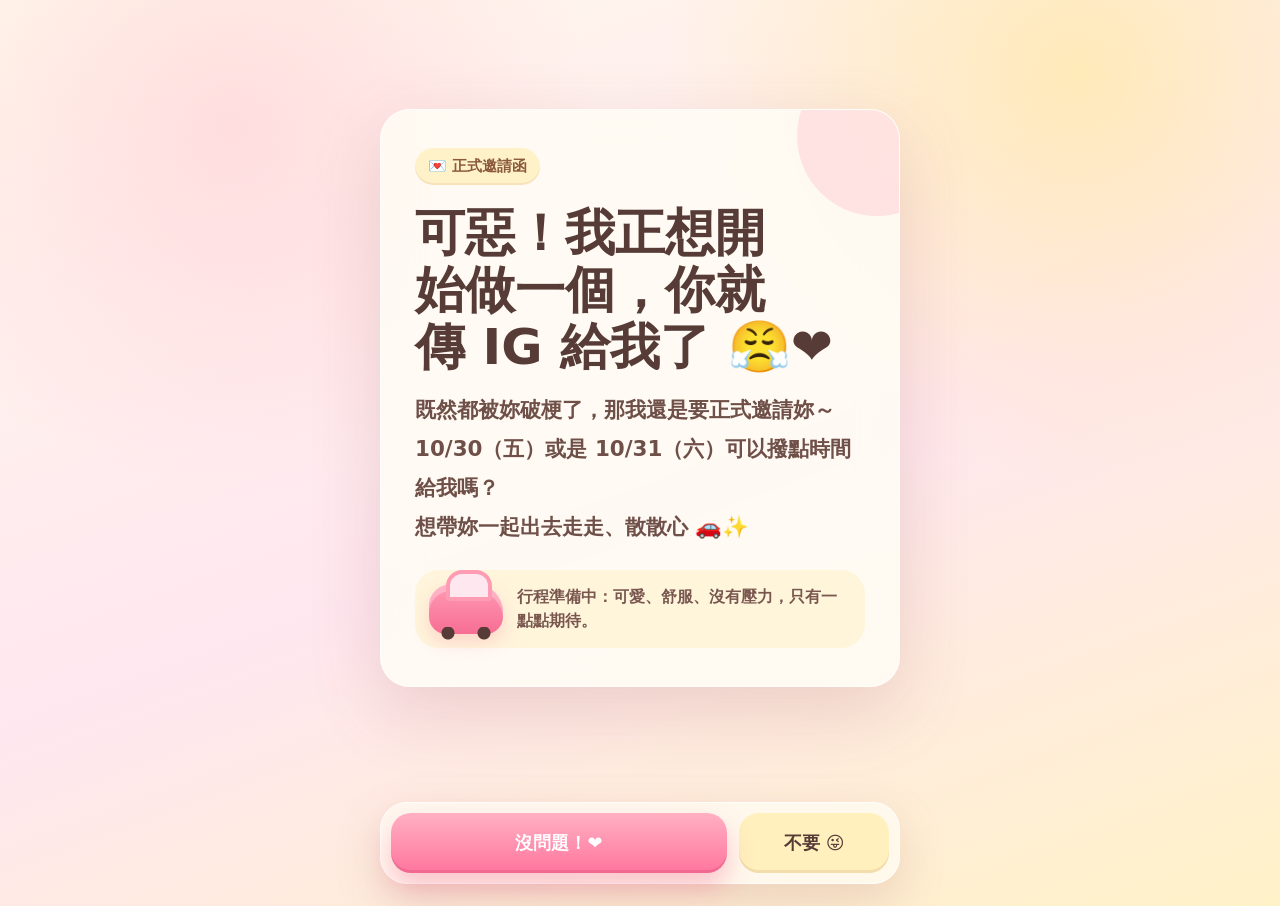
==== home.html @ 7c640bd8 "Add files via upload" ====
<!doctype html>
<html lang="zh-Hant">
<head>
  <meta charset="utf-8">
  <meta name="viewport" content="width=device-width, initial-scale=1, viewport-fit=cover">
  <title>正式邀請妳</title>
  <link rel="stylesheet" href="styles.css">
</head>
<body>
  <div class="floating" aria-hidden="true">
    <span class="floaty" style="--x: 7%; --s: 24px; --d: 11s; --delay: -1s;">♡</span>
    <span class="floaty" style="--x: 18%; --s: 18px; --d: 13s; --delay: -6s;">✦</span>
    <span class="floaty" style="--x: 31%; --s: 26px; --d: 15s; --delay: -3s;">❤</span>
    <span class="floaty" style="--x: 52%; --s: 20px; --d: 12s; --delay: -8s;">✧</span>
    <span class="floaty" style="--x: 68%; --s: 28px; --d: 14s; --delay: -4s;">♡</span>
    <span class="floaty" style="--x: 84%; --s: 21px; --d: 10s; --delay: -2s;">❤</span>
    <span class="floaty" style="--x: 93%; --s: 17px; --d: 16s; --delay: -9s;">✦</span>
  </div>

  <main>
    <section class="invite-card" aria-labelledby="invite-title">
      <div class="badge" data-content="badgeText"></div>
      <h1 id="invite-title" data-content="mainTitle"></h1>
      <p class="message" data-content="inviteMessage"></p>

      <div class="mini-scene" aria-hidden="true">
        <div class="car"></div>
        <div class="scene-text" data-content="sceneText"></div>
      </div>
    </section>
  </main>

  <div class="actions" aria-label="回覆邀請">
    <button class="yes-btn" type="button" id="yesBtn" data-content="yesButtonText"></button>
    <button class="no-btn" type="button" id="noBtn" data-content="noButtonText"></button>
  </div>

  <section class="celebration" id="celebration" aria-live="polite" aria-hidden="true">
    <div class="celebration-card">
      <div class="big-heart" aria-hidden="true"></div>
      <h2 class="success-title" data-content="successTitle"></h2>
      <p class="success-message" data-content="successMessage"></p>
      <a class="line-link" id="lineLink" href="#" target="_blank" rel="noopener" data-content="lineButtonText"></a>
      <p class="hint" data-content="hintText"></p>
    </div>
  </section>

  <section class="plead-modal" id="pleadModal" aria-hidden="true">
    <div class="plead-card" role="dialog" aria-modal="true" aria-labelledby="pleadTitle">
      <div class="plead-icon" aria-hidden="true">🥺</div>
      <h2 class="plead-title" id="pleadTitle"></h2>
      <p class="plead-message" id="pleadMessage"></p>
      <button class="plead-close" type="button" id="pleadClose"></button>
    </div>
  </section>

  <script src="config.js"></script>
  <script src="script.js"></script>
</body>
</html>
---- styles.css ----
:root {
  --cream: #fff7e8;
  --butter: #ffe9a9;
  --milk-tea: #d8ad83;
  --rose: #ff8fab;
  --rose-deep: #f35f89;
  --ink: #563b36;
  --card: rgba(255, 252, 244, 0.88);
  --yes-scale: 1;
  --yes-height: 60px;
  --yes-font-size: 1.12rem;
}

* {
  box-sizing: border-box;
}

html,
body {
  min-height: 100%;
  margin: 0;
  overflow-x: hidden;
  background:
    radial-gradient(circle at 18% 14%, rgba(255, 192, 203, 0.42), transparent 28%),
    radial-gradient(circle at 84% 8%, rgba(255, 233, 169, 0.76), transparent 30%),
    linear-gradient(160deg, #fff8ec 0%, #ffe7ef 54%, #fff2c8 100%);
  color: var(--ink);
  font-family: ui-rounded, "PingFang TC", "Noto Sans TC", "Microsoft JhengHei", system-ui, sans-serif;
}

body {
  position: relative;
  min-height: 100svh;
  padding: max(18px, env(safe-area-inset-top)) 16px max(112px, calc(104px + env(safe-area-inset-bottom)));
}

.floating {
  position: fixed;
  inset: 0;
  z-index: 0;
  pointer-events: none;
  overflow: hidden;
}

.floaty {
  position: absolute;
  left: var(--x);
  bottom: -54px;
  font-size: var(--s);
  opacity: 0.58;
  animation: drift var(--d) linear infinite;
  animation-delay: var(--delay);
  filter: drop-shadow(0 8px 18px rgba(243, 95, 137, 0.18));
}

@keyframes drift {
  0% {
    transform: translate3d(0, 0, 0) rotate(-8deg);
  }

  50% {
    transform: translate3d(18px, -52vh, 0) rotate(12deg);
  }

  100% {
    transform: translate3d(-12px, -108vh, 0) rotate(-10deg);
  }
}

main {
  position: relative;
  z-index: 1;
  width: min(100%, 520px);
  margin: 0 auto;
  min-height: calc(100svh - 140px);
  display: grid;
  place-items: center;
}

.invite-card {
  position: relative;
  width: 100%;
  padding: clamp(24px, 7vw, 38px) clamp(20px, 6vw, 34px);
  border: 1px solid rgba(255, 255, 255, 0.72);
  border-radius: 30px;
  background: var(--card);
  box-shadow: 0 24px 70px rgba(142, 80, 76, 0.18);
  backdrop-filter: blur(18px);
  overflow: hidden;
}

.invite-card::before {
  content: "";
  position: absolute;
  width: 160px;
  aspect-ratio: 1;
  right: -58px;
  top: -54px;
  border-radius: 50%;
  background: rgba(255, 143, 171, 0.22);
}

.badge {
  display: inline-flex;
  align-items: center;
  gap: 8px;
  padding: 9px 13px;
  border-radius: 999px;
  background: #fff1c8;
  color: #8b5a3c;
  font-size: 0.93rem;
  font-weight: 800;
  box-shadow: inset 0 -2px 0 rgba(216, 173, 131, 0.22);
}

h1 {
  position: relative;
  margin: 20px 0 14px;
  font-size: clamp(2rem, 9.5vw, 3.15rem);
  line-height: 1.13;
  letter-spacing: 0;
  text-wrap: balance;
}

.message {
  position: relative;
  margin: 0;
  color: #6f5048;
  font-size: clamp(1.08rem, 4.8vw, 1.34rem);
  line-height: 1.82;
  font-weight: 650;
  white-space: pre-line;
}

.mini-scene {
  display: grid;
  grid-template-columns: 74px 1fr;
  align-items: center;
  gap: 14px;
  margin-top: 24px;
  padding: 14px;
  border-radius: 24px;
  background: rgba(255, 241, 200, 0.56);
}

.car {
  width: 74px;
  height: 50px;
  border-radius: 22px 28px 17px 17px;
  background: linear-gradient(180deg, #ff9cb4, #f76d94);
  position: relative;
  box-shadow: inset 0 7px 0 rgba(255, 255, 255, 0.28), 0 8px 18px rgba(243, 95, 137, 0.22);
  animation: bob 2.5s ease-in-out infinite;
}

.car::before {
  content: "";
  position: absolute;
  left: 17px;
  top: -14px;
  width: 38px;
  height: 23px;
  border-radius: 16px 16px 4px 4px;
  background: #ffe7ef;
  border: 4px solid #ff9cb4;
}

.car::after {
  content: "";
  position: absolute;
  inset: auto 9px -6px;
  height: 13px;
  background:
    radial-gradient(circle at 10px 6px, #563b36 0 6px, transparent 7px),
    radial-gradient(circle at calc(100% - 10px) 6px, #563b36 0 6px, transparent 7px);
}

@keyframes bob {
  0%,
  100% {
    transform: translateY(0) rotate(-1deg);
  }

  50% {
    transform: translateY(-5px) rotate(1deg);
  }
}

.scene-text {
  min-width: 0;
  font-size: 0.98rem;
  line-height: 1.55;
  color: #79574f;
  font-weight: 750;
}

.actions {
  position: fixed;
  z-index: 5;
  left: 50%;
  bottom: max(16px, env(safe-area-inset-bottom));
  width: min(100% - 28px, 520px);
  transform: translateX(-50%);
  display: grid;
  grid-template-columns: minmax(0, 1.1fr) minmax(94px, 0.55fr);
  gap: 12px;
  align-items: center;
  padding: 10px;
  border-radius: 27px;
  background: rgba(255, 252, 244, 0.72);
  border: 1px solid rgba(255, 255, 255, 0.76);
  box-shadow: 0 18px 48px rgba(142, 80, 76, 0.18);
  backdrop-filter: blur(18px);
  transition: grid-template-columns 180ms ease, padding 180ms ease;
}

.actions.is-yes-focused {
  grid-template-columns: 1fr;
}

button,
a.line-link {
  min-height: 60px;
  border: 0;
  border-radius: 20px;
  color: var(--ink);
  font: inherit;
  font-size: 1.12rem;
  font-weight: 900;
  letter-spacing: 0;
  touch-action: manipulation;
  -webkit-tap-highlight-color: transparent;
}

.yes-btn {
  min-height: var(--yes-height);
  transform: scale(var(--yes-scale));
  transform-origin: center;
  background: linear-gradient(180deg, #ffb0c3 0%, #ff759d 100%);
  color: #fff;
  font-size: var(--yes-font-size);
  box-shadow: 0 14px 26px rgba(243, 95, 137, 0.34), inset 0 -3px 0 rgba(178, 40, 84, 0.18);
  transition: min-height 220ms ease, font-size 220ms ease, transform 220ms ease, filter 220ms ease;
}

.yes-btn:active {
  filter: brightness(1.04);
  transform: scale(calc(var(--yes-scale) * 0.98));
}

.no-btn {
  background: #fff0bd;
  box-shadow: inset 0 -3px 0 rgba(216, 173, 131, 0.28);
  transition: left 180ms ease, top 180ms ease, transform 180ms ease;
}

.no-btn.no-transition {
  transition: none;
}

.no-btn.is-running {
  position: fixed;
  z-index: 8;
  width: 118px;
  min-height: 58px;
  transform: rotate(var(--tilt, -5deg));
}

.celebration {
  position: fixed;
  inset: 0;
  z-index: 20;
  display: grid;
  place-items: center;
  padding: 20px;
  background:
    radial-gradient(circle at 50% 28%, rgba(255, 255, 255, 0.96), rgba(255, 231, 239, 0.94) 36%, rgba(255, 204, 218, 0.92)),
    linear-gradient(180deg, #fff7e8, #ffe0ea);
  opacity: 0;
  visibility: hidden;
  transition: opacity 220ms ease, visibility 220ms ease;
}

.celebration.show {
  opacity: 1;
  visibility: visible;
}

.celebration-card {
  width: min(100%, 440px);
  text-align: center;
  padding: 34px 22px;
  border-radius: 32px;
  background: rgba(255, 252, 244, 0.9);
  box-shadow: 0 24px 80px rgba(142, 80, 76, 0.18);
}

.big-heart {
  width: 118px;
  aspect-ratio: 1;
  margin: 0 auto 18px;
  position: relative;
  transform: rotate(-45deg);
  background: #ff6f98;
  animation: heartbeat 750ms ease-in-out infinite;
  box-shadow: 0 18px 42px rgba(243, 95, 137, 0.28);
}

.big-heart::before,
.big-heart::after {
  content: "";
  position: absolute;
  width: 118px;
  aspect-ratio: 1;
  border-radius: 50%;
  background: #ff6f98;
}

.big-heart::before {
  top: -59px;
  left: 0;
}

.big-heart::after {
  left: 59px;
  top: 0;
}

@keyframes heartbeat {
  0%,
  100% {
    transform: rotate(-45deg) scale(1);
  }

  45% {
    transform: rotate(-45deg) scale(1.12);
  }
}

.success-title {
  margin: 0 0 10px;
  font-size: clamp(2rem, 9vw, 2.85rem);
  line-height: 1.12;
}

.success-message {
  margin: 0 0 20px;
  color: #6f5048;
  font-size: 1.1rem;
  line-height: 1.7;
  font-weight: 750;
}

.line-link {
  display: inline-flex;
  align-items: center;
  justify-content: center;
  width: 100%;
  min-height: 58px;
  padding: 0 18px;
  text-decoration: none;
  background: #06c755;
  color: #fff;
  box-shadow: 0 12px 24px rgba(6, 199, 85, 0.28);
}

.hint {
  margin: 12px 0 0;
  color: #8b6a62;
  font-size: 0.88rem;
  line-height: 1.5;
}

.plead-modal {
  position: fixed;
  inset: 0;
  z-index: 15;
  display: grid;
  place-items: center;
  padding: 22px;
  background: rgba(86, 59, 54, 0.26);
  opacity: 0;
  visibility: hidden;
  transition: opacity 180ms ease, visibility 180ms ease;
}

.plead-modal.show {
  opacity: 1;
  visibility: visible;
}

.plead-card {
  width: min(100%, 360px);
  padding: 28px 20px 20px;
  border-radius: 28px;
  text-align: center;
  background: rgba(255, 252, 244, 0.96);
  border: 1px solid rgba(255, 255, 255, 0.82);
  box-shadow: 0 24px 70px rgba(86, 59, 54, 0.24);
  transform: translateY(10px) scale(0.96);
  transition: transform 180ms ease;
}

.plead-modal.show .plead-card {
  transform: translateY(0) scale(1);
}

.plead-icon {
  font-size: 3rem;
  line-height: 1;
  margin-bottom: 10px;
}

.plead-title {
  margin: 0 0 10px;
  font-size: 1.65rem;
  line-height: 1.18;
}

.plead-message {
  margin: 0 0 20px;
  color: #6f5048;
  font-size: 1.08rem;
  line-height: 1.65;
  font-weight: 750;
  white-space: pre-line;
}

.plead-close {
  width: 100%;
  min-height: 54px;
  border: 0;
  border-radius: 18px;
  background: linear-gradient(180deg, #ffb0c3 0%, #ff759d 100%);
  color: #fff;
  font: inherit;
  font-size: 1.06rem;
  font-weight: 900;
  box-shadow: 0 12px 22px rgba(243, 95, 137, 0.26);
}

.particle {
  position: fixed;
  z-index: 21;
  left: 50%;
  top: 50%;
  font-size: var(--size);
  pointer-events: none;
  animation: pop 980ms ease-out forwards;
}

@keyframes pop {
  from {
    opacity: 1;
    transform: translate(-50%, -50%) scale(0.6) rotate(0);
  }

  to {
    opacity: 0;
    transform: translate(calc(-50% + var(--tx)), calc(-50% + var(--ty))) scale(1.28) rotate(var(--rot));
  }
}

@media (min-width: 720px) {
  body {
    padding-bottom: 128px;
  }

  .actions {
    grid-template-columns: 1fr 150px;
  }
}

@media (prefers-reduced-motion: reduce) {
  *,
  *::before,
  *::after {
    animation-duration: 0.01ms !important;
    animation-iteration-count: 1 !important;
    scroll-behavior: auto !important;
  }
}
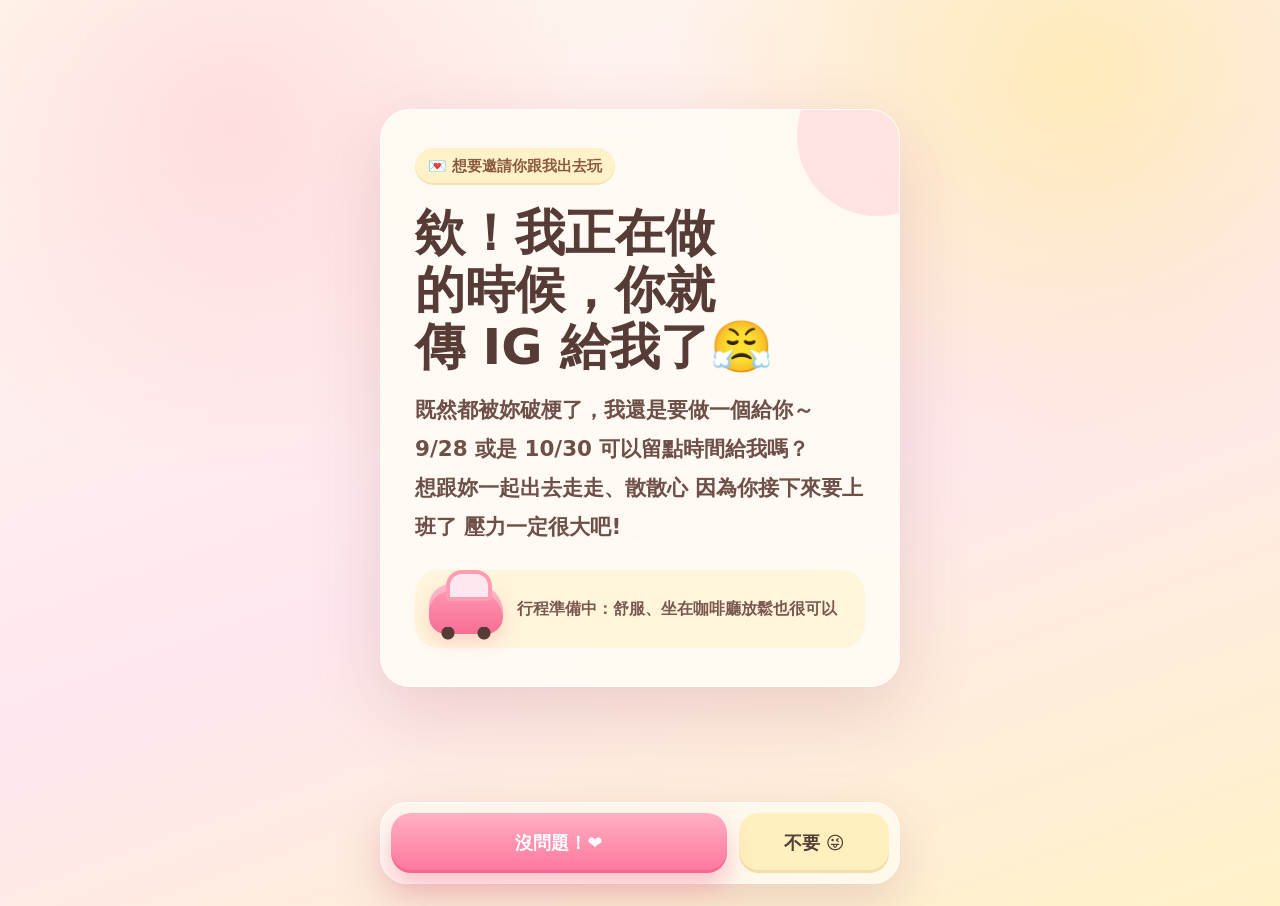
==== commit 07bd0b85: "修改LINE改用Discord" ====
--- a/home.html
+++ b/home.html
@@ -40,8 +40,7 @@
       <div class="big-heart" aria-hidden="true"></div>
       <h2 class="success-title" data-content="successTitle"></h2>
       <p class="success-message" data-content="successMessage"></p>
-      <a class="line-link" id="lineLink" href="#" target="_blank" rel="noopener" data-content="lineButtonText"></a>
-      <p class="hint" data-content="hintText"></p>
+      <p class="notification-status" id="notificationStatus" data-content="notificationPendingText"></p>
     </div>
   </section>
 
@@ -54,6 +53,15 @@
     </div>
   </section>
 
+  <section class="date-modal" id="dateModal" aria-hidden="true">
+    <div class="date-card" role="dialog" aria-modal="true" aria-labelledby="dateTitle">
+      <div class="date-icon" aria-hidden="true">📅</div>
+      <h2 class="date-title" id="dateTitle" data-content="dateModalTitle"></h2>
+      <p class="date-message" id="dateMessage" data-content="dateModalMessage"></p>
+      <div class="date-options" id="dateOptions"></div>
+    </div>
+  </section>
+
   <script src="config.js"></script>
   <script src="script.js"></script>
 </body>
--- a/styles.css
+++ b/styles.css
@@ -218,8 +218,7 @@
   grid-template-columns: 1fr;
 }
 
-button,
-a.line-link {
+button {
   min-height: 60px;
   border: 0;
   border-radius: 20px;
@@ -349,29 +348,22 @@
   font-size: 1.1rem;
   line-height: 1.7;
   font-weight: 750;
-}
-
-.line-link {
-  display: inline-flex;
-  align-items: center;
-  justify-content: center;
-  width: 100%;
-  min-height: 58px;
-  padding: 0 18px;
-  text-decoration: none;
-  background: #06c755;
-  color: #fff;
-  box-shadow: 0 12px 24px rgba(6, 199, 85, 0.28);
-}
-
-.hint {
+  white-space: pre-line;
+}
+
+.notification-status {
   margin: 12px 0 0;
-  color: #8b6a62;
-  font-size: 0.88rem;
+  padding: 12px 14px;
+  border-radius: 18px;
+  background: #fff1c8;
+  color: #79574f;
+  font-size: 0.94rem;
   line-height: 1.5;
-}
-
-.plead-modal {
+  font-weight: 800;
+}
+
+.plead-modal,
+.date-modal {
   position: fixed;
   inset: 0;
   z-index: 15;
@@ -384,12 +376,14 @@
   transition: opacity 180ms ease, visibility 180ms ease;
 }
 
-.plead-modal.show {
+.plead-modal.show,
+.date-modal.show {
   opacity: 1;
   visibility: visible;
 }
 
-.plead-card {
+.plead-card,
+.date-card {
   width: min(100%, 360px);
   padding: 28px 20px 20px;
   border-radius: 28px;
@@ -401,23 +395,27 @@
   transition: transform 180ms ease;
 }
 
-.plead-modal.show .plead-card {
+.plead-modal.show .plead-card,
+.date-modal.show .date-card {
   transform: translateY(0) scale(1);
 }
 
-.plead-icon {
+.plead-icon,
+.date-icon {
   font-size: 3rem;
   line-height: 1;
   margin-bottom: 10px;
 }
 
-.plead-title {
+.plead-title,
+.date-title {
   margin: 0 0 10px;
   font-size: 1.65rem;
   line-height: 1.18;
 }
 
-.plead-message {
+.plead-message,
+.date-message {
   margin: 0 0 20px;
   color: #6f5048;
   font-size: 1.08rem;
@@ -426,7 +424,13 @@
   white-space: pre-line;
 }
 
-.plead-close {
+.date-options {
+  display: grid;
+  gap: 10px;
+}
+
+.plead-close,
+.date-option {
   width: 100%;
   min-height: 54px;
   border: 0;
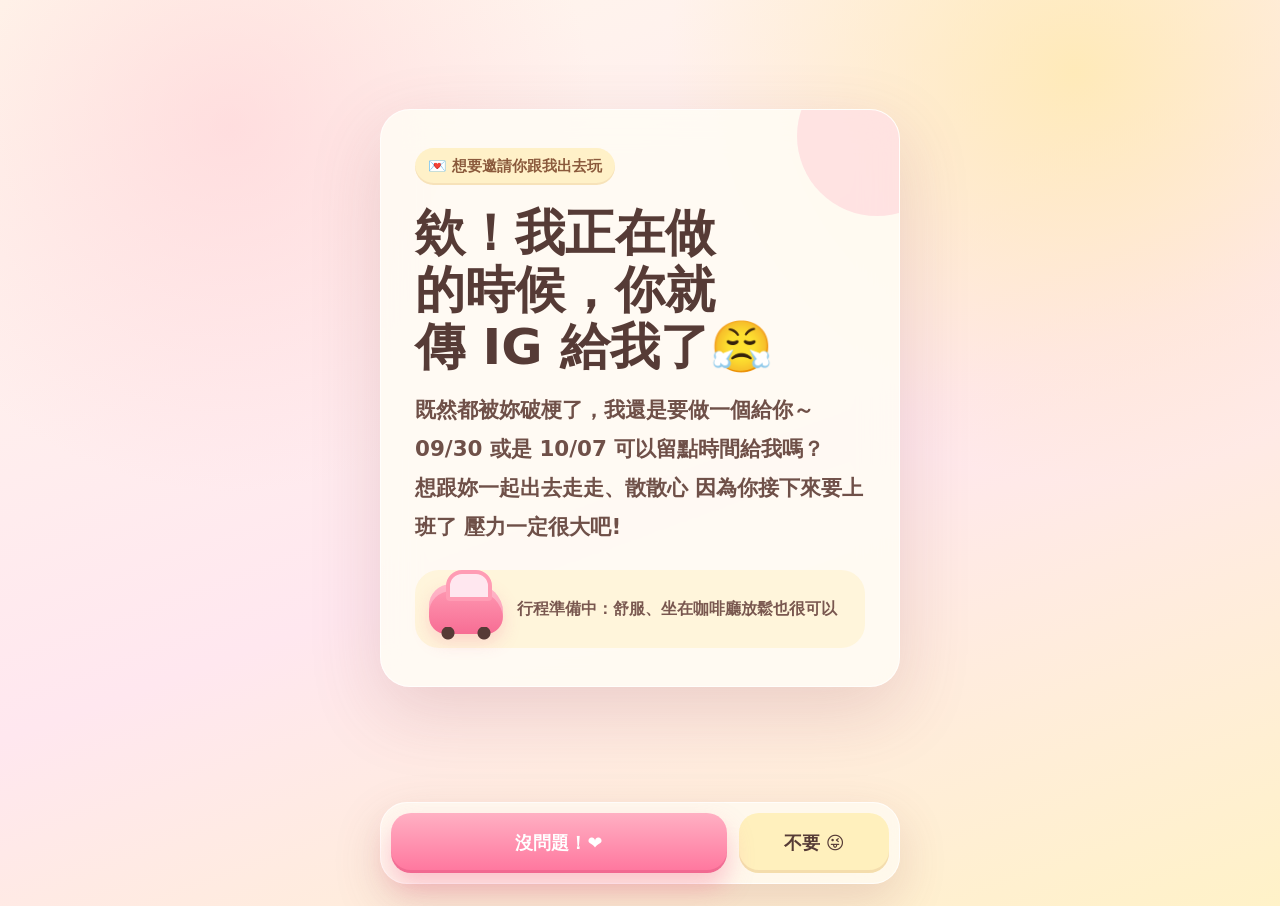
==== commit b5e4b04a: "Add files via upload" ====
--- a/home.html
+++ b/home.html
@@ -1,11 +1,13 @@
 <!doctype html>
 <html lang="zh-Hant">
+
 <head>
   <meta charset="utf-8">
   <meta name="viewport" content="width=device-width, initial-scale=1, viewport-fit=cover">
-  <title>正式邀請妳</title>
+  <title>才不告訴你</title>
   <link rel="stylesheet" href="styles.css">
 </head>
+
 <body>
   <div class="floating" aria-hidden="true">
     <span class="floaty" style="--x: 7%; --s: 24px; --d: 11s; --delay: -1s;">♡</span>
@@ -37,7 +39,10 @@
 
   <section class="celebration" id="celebration" aria-live="polite" aria-hidden="true">
     <div class="celebration-card">
-      <div class="big-heart" aria-hidden="true"></div>
+      <div class="success-note">
+        <span class="success-note-badge" data-content="successNoteBadge"></span>
+        <p class="success-note-text" data-content="successNoteText"></p>
+      </div>
       <h2 class="success-title" data-content="successTitle"></h2>
       <p class="success-message" data-content="successMessage"></p>
       <p class="notification-status" id="notificationStatus" data-content="notificationPendingText"></p>
@@ -65,4 +70,5 @@
   <script src="config.js"></script>
   <script src="script.js"></script>
 </body>
+
 </html>
--- a/styles.css
+++ b/styles.css
@@ -176,6 +176,7 @@
 }
 
 @keyframes bob {
+
   0%,
   100% {
     transform: translateY(0) rotate(-1deg);
@@ -288,52 +289,59 @@
 .celebration-card {
   width: min(100%, 440px);
   text-align: center;
-  padding: 34px 22px;
+  padding: 28px 22px 24px;
   border-radius: 32px;
   background: rgba(255, 252, 244, 0.9);
   box-shadow: 0 24px 80px rgba(142, 80, 76, 0.18);
 }
 
-.big-heart {
-  width: 118px;
-  aspect-ratio: 1;
-  margin: 0 auto 18px;
-  position: relative;
-  transform: rotate(-45deg);
-  background: #ff6f98;
-  animation: heartbeat 750ms ease-in-out infinite;
-  box-shadow: 0 18px 42px rgba(243, 95, 137, 0.28);
-}
-
-.big-heart::before,
-.big-heart::after {
-  content: "";
+.success-note {
+  position: relative;
+  margin: 0 0 22px;
+  padding: 18px 16px 16px;
+  border-radius: 24px;
+  background:
+    linear-gradient(135deg, rgba(255, 241, 200, 0.9), rgba(255, 231, 239, 0.92)),
+    #fff7e8;
+  box-shadow: inset 0 -2px 0 rgba(216, 173, 131, 0.16), 0 12px 26px rgba(243, 95, 137, 0.12);
+}
+
+.success-note::before,
+.success-note::after {
+  content: "✦";
   position: absolute;
-  width: 118px;
-  aspect-ratio: 1;
-  border-radius: 50%;
-  background: #ff6f98;
-}
-
-.big-heart::before {
-  top: -59px;
-  left: 0;
-}
-
-.big-heart::after {
-  left: 59px;
-  top: 0;
-}
-
-@keyframes heartbeat {
-  0%,
-  100% {
-    transform: rotate(-45deg) scale(1);
-  }
-
-  45% {
-    transform: rotate(-45deg) scale(1.12);
-  }
+  color: #ff8fab;
+  font-size: 1.05rem;
+}
+
+.success-note::before {
+  left: 16px;
+  top: 12px;
+}
+
+.success-note::after {
+  right: 18px;
+  bottom: 14px;
+}
+
+.success-note-badge {
+  display: inline-flex;
+  margin-bottom: 10px;
+  padding: 7px 11px;
+  border-radius: 999px;
+  background: rgba(255, 255, 255, 0.72);
+  color: #8b5a3c;
+  font-size: 0.86rem;
+  font-weight: 900;
+}
+
+.success-note-text {
+  margin: 0;
+  color: #6f5048;
+  font-size: 1.02rem;
+  line-height: 1.65;
+  font-weight: 750;
+  white-space: pre-line;
 }
 
 .success-title {
@@ -476,6 +484,7 @@
 }
 
 @media (prefers-reduced-motion: reduce) {
+
   *,
   *::before,
   *::after {
@@ -483,4 +492,4 @@
     animation-iteration-count: 1 !important;
     scroll-behavior: auto !important;
   }
-}
+}
